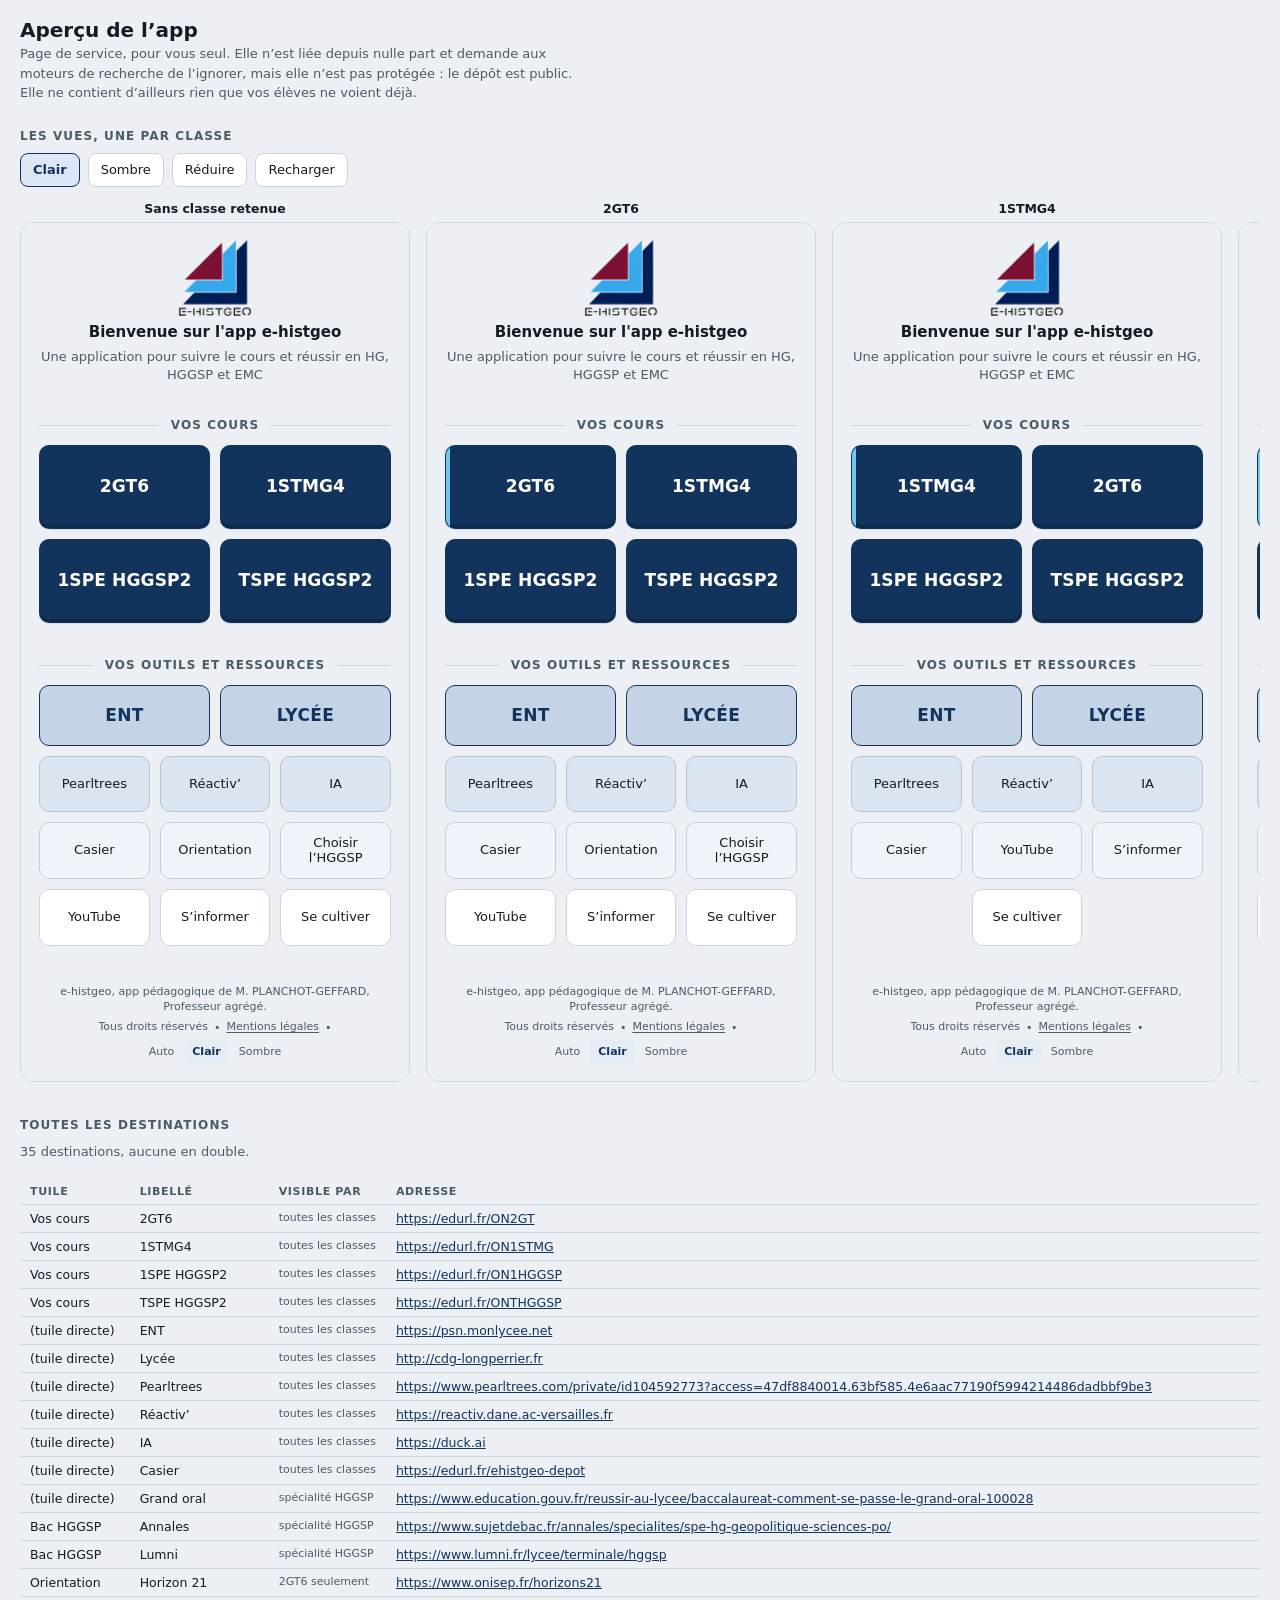
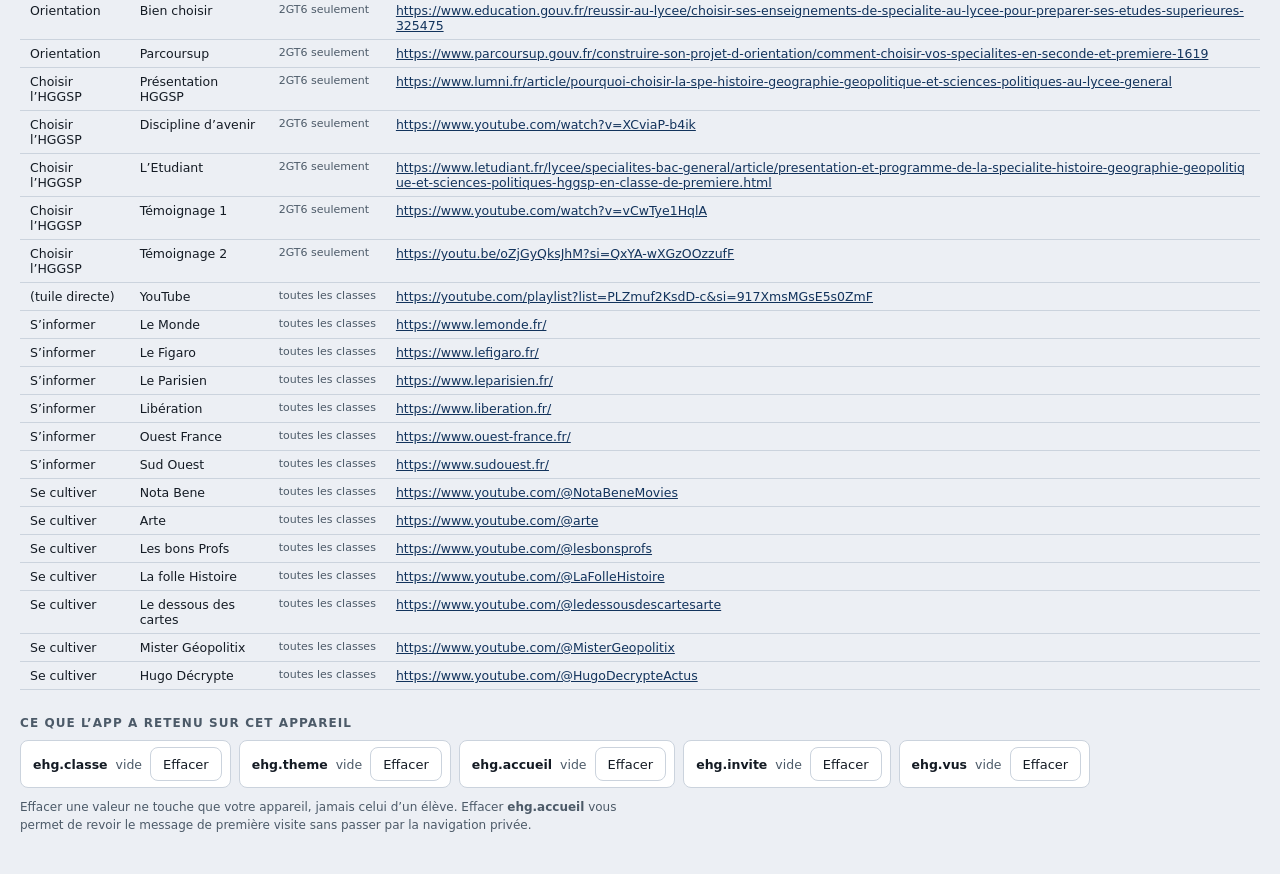
==== apercu.html @ e9f49d01 "Ajoute une page d apercu, pour le professeur apercu.html, non liee depuis l'app, en noindex. Elle ne" ====
<!DOCTYPE html>
<html lang="fr">
<head>
    <meta charset="UTF-8">
    <meta name="viewport" content="width=device-width, initial-scale=1.0">
    <title>Aperçu — e-histgeo</title>
    <!-- Page de service, destinée au professeur. Elle n'est liée depuis aucune
         page de l'app et demande aux moteurs de recherche de l'ignorer. Elle ne
         contient rien de confidentiel : elle montre l'app telle que les élèves la
         voient, sous plusieurs angles. Elle ne protège donc rien, et n'a rien à
         protéger. -->
    <meta name="robots" content="noindex, nofollow">
    <link rel="stylesheet" href="styles.css">
    <link rel="icon" href="favicon-32.png" sizes="32x32" type="image/png">
    <style>
        body{display:block;max-width:none;min-height:0;padding:18px 20px 40px}
        .ap h1{margin:0 0 2px;font-size:20px;font-weight:700}
        .ap__chapo{margin:0 0 18px;font-size:13px;line-height:1.5;color:var(--muted);max-width:70ch}
        .ap h2{margin:26px 0 10px;font-size:12px;font-weight:700;letter-spacing:.09em;
            text-transform:uppercase;color:var(--muted)}
        .ap__barre{display:flex;flex-wrap:wrap;gap:8px;align-items:center;margin-bottom:14px}
        .ap__b{appearance:none;border:1px solid var(--line);background:var(--surface);color:var(--ink);
            border-radius:8px;padding:0 12px;min-height:34px;cursor:pointer;
            font:500 13px/1 var(--font)}
        .ap__b:hover{border-color:var(--bleu);color:var(--bleu)}
        .ap__b[aria-pressed="true"]{background:var(--panneau-actif);border-color:var(--bleu);
            color:var(--bleu);font-weight:700}
        .ap__b:focus-visible{outline:3px solid var(--focus);outline-offset:2px}
        .ap__vues{display:flex;gap:16px;overflow-x:auto;padding-bottom:10px;align-items:flex-start}
        .ap__vue{flex:0 0 auto}
        .ap__vue h3{margin:0 0 6px;font:600 12.5px/1.2 var(--font);text-align:center}
        .ap__vue iframe{width:390px;height:860px;border:1px solid var(--line);border-radius:14px;
            background:var(--surface);display:block}
        .ap--reduit .ap__vue iframe{zoom:.62}
        table{border-collapse:collapse;width:100%;font-size:12.5px}
        th,td{text-align:left;padding:6px 10px;border-bottom:1px solid var(--line);vertical-align:top}
        th{font-weight:700;color:var(--muted);font-size:11px;letter-spacing:.06em;text-transform:uppercase}
        td a{color:var(--bleu);word-break:break-all}
        .ap__niv{font-size:11px;color:var(--muted);white-space:nowrap}
        .ap__alerte{color:#B3123F;font-weight:600}
        :root[data-theme="dark"] .ap__alerte{color:#FF8FB3}
        .ap__etat{display:flex;flex-wrap:wrap;gap:8px}
        .ap__cle{display:flex;align-items:center;gap:8px;border:1px solid var(--line);
            border-radius:8px;padding:6px 8px 6px 12px;background:var(--surface);font-size:12.5px}
        .ap__cle b{font-weight:700}
        .ap__cle span{color:var(--muted)}
        .ap__note{margin:10px 0 0;font-size:12px;line-height:1.5;color:var(--muted);max-width:80ch}
    </style>
</head>
<body>
<div class="ap">

    <h1>Aperçu de l’app</h1>
    <p class="ap__chapo">Page de service, pour vous seul. Elle n’est liée depuis nulle part et demande aux
    moteurs de recherche de l’ignorer, mais elle n’est pas protégée : le dépôt est public. Elle ne contient
    d’ailleurs rien que vos élèves ne voient déjà.</p>

    <h2>Les vues, une par classe</h2>
    <div class="ap__barre">
        <button class="ap__b" type="button" id="b-clair" aria-pressed="true">Clair</button>
        <button class="ap__b" type="button" id="b-sombre" aria-pressed="false">Sombre</button>
        <button class="ap__b" type="button" id="b-zoom" aria-pressed="false">Réduire</button>
        <button class="ap__b" type="button" id="b-recharger">Recharger</button>
    </div>
    <div class="ap__vues" id="vues"></div>

    <h2>Toutes les destinations</h2>
    <p class="ap__chapo" id="resume">Lecture de <code>index.html</code>…</p>
    <table id="table"><thead><tr>
        <th>Tuile</th><th>Libellé</th><th>Visible par</th><th>Adresse</th>
    </tr></thead><tbody></tbody></table>

    <h2>Ce que l’app a retenu sur cet appareil</h2>
    <div class="ap__etat" id="etat"></div>
    <p class="ap__note">Effacer une valeur ne touche que votre appareil, jamais celui d’un élève.
    Effacer <b>ehg.accueil</b> vous permet de revoir le message de première visite sans passer par la
    navigation privée.</p>

</div>

<script>
(function () {
    'use strict';

    var CLASSES = [
        ['Sans classe retenue', 'aucune'],
        ['2GT6', '2GT6'],
        ['1STMG4', '1STMG4'],
        ['1SPE HGGSP2', '1SPE HGGSP2'],
        ['TSPE HGGSP2', 'TSPE HGGSP2']
    ];
    var CLES = ['ehg.classe', 'ehg.theme', 'ehg.accueil', 'ehg.invite', 'ehg.vus'];
    var theme = 'light';

    /* ---- Les vues ---------------------------------------------------------- */

    function adresse(classe) {
        var p = ['theme=' + theme];
        if (classe) p.push('classe=' + encodeURIComponent(classe));
        return 'index.html?' + p.join('&');
    }

    function poserVues() {
        var hote = document.getElementById('vues');
        hote.textContent = '';
        CLASSES.forEach(function (c) {
            var bloc = document.createElement('div');
            bloc.className = 'ap__vue';
            var titre = document.createElement('h3');
            titre.textContent = c[0];
            var cadre = document.createElement('iframe');
            cadre.src = adresse(c[1]);
            cadre.title = 'Aperçu pour ' + c[0];
            cadre.loading = 'lazy';
            bloc.appendChild(titre);
            bloc.appendChild(cadre);
            hote.appendChild(bloc);
        });
    }

    function choisirTheme(t) {
        theme = t;
        document.getElementById('b-clair').setAttribute('aria-pressed', String(t === 'light'));
        document.getElementById('b-sombre').setAttribute('aria-pressed', String(t === 'dark'));
        document.documentElement.setAttribute('data-theme', t);
        poserVues();
    }

    document.getElementById('b-clair').addEventListener('click', function () { choisirTheme('light'); });
    document.getElementById('b-sombre').addEventListener('click', function () { choisirTheme('dark'); });
    document.getElementById('b-recharger').addEventListener('click', poserVues);
    document.getElementById('b-zoom').addEventListener('click', function () {
        var reduit = document.querySelector('.ap').classList.toggle('ap--reduit');
        this.setAttribute('aria-pressed', String(reduit));
        this.textContent = reduit ? 'Taille réelle' : 'Réduire';
    });

    /* ---- La table des destinations ----------------------------------------- */
    /* Elle est lue dans index.html a chaque ouverture, jamais recopiee : elle ne
       peut donc pas se desynchroniser de l'app. */

    function niveauDe(el) {
        var n = el;
        while (n && n.classList) {
            if (n.classList.contains('pour-seconde')) return '2GT6 seulement';
            if (n.classList.contains('pour-spe')) return 'spécialité HGGSP';
            n = n.parentElement;
        }
        return 'toutes les classes';
    }

    function tuileDe(doc, el) {
        if (el.classList.contains('tile--cours')) return 'Vos cours';
        if (el.classList.contains('tile--cadre') || el.classList.contains('tile--lien')) return '(tuile directe)';
        var panneau = el.closest('.menu__liste');
        if (panneau) {
            var etiquette = doc.querySelector('label[for="' + panneau.id.replace('liste-', 'etat-') + '"]');
            if (etiquette) return etiquette.textContent.trim();
        }
        return '?';
    }

    fetch('index.html', { cache: 'no-store' }).then(function (r) { return r.text(); }).then(function (t) {
        var doc = new DOMParser().parseFromString(t, 'text/html');
        var liens = [].slice.call(doc.querySelectorAll('a[href^="http"]'));
        var corps = document.querySelector('#table tbody');
        var vus = {};
        liens.forEach(function (a) {
            var url = a.getAttribute('href');
            vus[url] = (vus[url] || 0) + 1;
        });
        liens.forEach(function (a) {
            var url = a.getAttribute('href');
            var tr = document.createElement('tr');
            [tuileDe(doc, a), a.textContent.trim(), niveauDe(a)].forEach(function (v, i) {
                var td = document.createElement('td');
                td.textContent = v;
                if (i === 2) td.className = 'ap__niv';
                tr.appendChild(td);
            });
            var td = document.createElement('td');
            var lien = document.createElement('a');
            lien.href = url;
            lien.target = '_blank';
            lien.rel = 'noopener noreferrer';
            lien.textContent = url;
            td.appendChild(lien);
            if (vus[url] > 1) {
                var d = document.createElement('span');
                d.className = 'ap__alerte';
                d.textContent = '  en double';
                td.appendChild(d);
            }
            tr.appendChild(td);
            corps.appendChild(tr);
        });
        var doublons = Object.keys(vus).filter(function (u) { return vus[u] > 1; }).length;
        document.getElementById('resume').textContent =
            liens.length + ' destinations, ' + (doublons ? doublons + ' en double.' : 'aucune en double.');
    }).catch(function () {
        document.getElementById('resume').textContent =
            'Lecture impossible. Cette page doit être ouverte depuis le site, pas depuis un fichier local.';
    });

    /* ---- L'etat local ------------------------------------------------------ */

    function montrerEtat() {
        var hote = document.getElementById('etat');
        hote.textContent = '';
        CLES.forEach(function (cle) {
            var valeur = null;
            try { valeur = localStorage.getItem(cle); } catch (e) { /* navigation privee */ }
            var bloc = document.createElement('div');
            bloc.className = 'ap__cle';
            var nom = document.createElement('b');
            nom.textContent = cle;
            var val = document.createElement('span');
            val.textContent = valeur === null ? 'vide' : valeur;
            var b = document.createElement('button');
            b.className = 'ap__b';
            b.type = 'button';
            b.textContent = 'Effacer';
            b.disabled = valeur === null;
            b.addEventListener('click', function () {
                try { localStorage.removeItem(cle); } catch (e) { /* navigation privee */ }
                montrerEtat();
                poserVues();
            });
            bloc.appendChild(nom);
            bloc.appendChild(val);
            bloc.appendChild(b);
            hote.appendChild(bloc);
        });
    }

    poserVues();
    montrerEtat();
})();
</script>
</body>
</html>
---- styles.css ----
/* Direction « Marine » — reprise du paquet de passation
   design_handoff_portail_e_histgeo (projet Claude Design
   « Propositions design portail pédagogique »). */

:root{
  --bg:#ECEFF4; --surface:#FFFFFF; --ink:#141B24; --muted:#4C5A68;
  /* --bleu est la couleur de TRAIT : texte, filets, bordures. Le fond plein
     des tuiles de cours a ses propres jetons, car en mode sombre un fond doit
     rester sombre alors qu'un trait doit devenir clair. */
  --bleu:#12335C; --bleu-deep:#0C2445; --bleu-ink:#FFFFFF;
  --accent-fond:#12335C; --accent-fond-vif:#0C2445; --accent-bord:transparent;
  --survol:#E6ECF4;
  --magenta:#D6157E; --cyan:#6EC9EE;
  /* Anneau de focus : au marine de la charte, jamais au magenta, qui tire
     vers le rouge sombre et se lit comme une alerte. Il se pose a l'exterieur
     de l'element, donc sur le fond de page, ou son contraste est de 12,7:1. */
  --focus:#12335C;
  --line:#CBD3DD; --group-ink:#4C5A68;
  /* Panneau déplié : teinte assez marquée pour se distinguer du fond,
     bord gauche au marine de la charte pour le rattacher à sa tuile. */
  --panneau:#D3DEEE; --panneau-bord:#B6C6DC; --panneau-actif:#DCE6F4;
  /* Degrade des trois rangees de ressources : la teinte s'eclaircit en
     descendant, de vos outils vers les ressources exterieures. */
  /* Degrade des quatre rangees de ressources, calcule en clarte percue L*
     plutot qu'a l'oeil : quatre paliers monotones, aucun ne se confond avec
     le fond de page, et l'arrivee se fait sur le blanc des tuiles, qui est
     deja une couleur de la charte. */
  --rang1:#C4D3E6; --cadre-survol:#B0C1D8; --cadre-ink:#12335C;
  --rang2:#DBE5F2; --rang2-bord:#B8C5D6;
  --rang3:#EFF4FA; --rang3-bord:#C4CDD9;
  --rang4:#FFFFFF; --rang4-bord:#CBD3DD;
  --font:system-ui,-apple-system,"Segoe UI",Roboto,sans-serif; --font-title:var(--font);
  /* Les sept valeurs indexées sur la hauteur d'écran sont d'abord exprimées en
     vh, unité universelle, puis redéfinies en svh plus bas sous @supports.
     Un doublon de déclaration ne suffirait pas : une variable personnalisée
     accepte n'importe quelle valeur à la déclaration, l'unité inconnue ne se
     révèle invalide qu'à l'usage, et la propriété est alors abandonnée. */
  --maxw:600px; --pad-x:18px; --pad-y:clamp(11px,2vh,20px);
  --gap-block:clamp(9px,1.5vh,15px); --gap-hero:6px; --gap-tile:10px;
  /* Respiration supplémentaire au-dessus des deux titres de groupe,
     identique pour « Vos cours » et « Vos outils et ressources ». */
  --space-group:clamp(9px,2.6vh,22px);
  --logo:clamp(58px,9vh,76px);
  --fs-welcome:15px; --fw-welcome:700;
  /* La deuxième ligne d'accueil se replie librement : avec 83 caractères, la
     contraindre sur une seule ligne imposerait un corps de 10 px, illisible. */
  --fs-welcome-sub:13px;
  --fs-group:12px; --fw-group:600; --ls-group:.09em; --tt-group:uppercase;
  --h-cours:clamp(62px,10vh,84px); --fs-cours:clamp(17px,4.4vw,21px); --fw-cours:600; --ls-cours:.005em;
  --h-ent:clamp(47px,7.1vh,62px); --fs-ent:17px; --fw-ent:600; --ls-ent:.02em;
  --h-lien:clamp(46px,6.6vh,58px); --fs-lien:13px; --fw-lien:500;
  --fs-mentions:11px; --radius:10px;
}

/* Navigateurs récents : svh, la hauteur d'écran hors barres du navigateur.
   Chrome 108, Safari 15.4 et Firefox 101 ou ultérieurs. */
@supports (height:1svh){
  :root{
    --pad-y:clamp(11px,2svh,20px);
    --gap-block:clamp(9px,1.5svh,15px);
    --space-group:clamp(9px,2.6svh,22px);
    --logo:clamp(58px,9svh,76px);
    --h-cours:clamp(62px,10svh,84px);
    --h-ent:clamp(47px,7.1svh,62px);
    --h-lien:clamp(46px,6.6svh,58px);
  }
}

*,*::before,*::after{box-sizing:border-box}
html{-webkit-text-size-adjust:100%}
body{margin:0;overflow-x:hidden;min-height:100vh;min-height:100svh;display:flex;justify-content:center;
  background:var(--bg);color:var(--ink);font-family:var(--font);
  padding:var(--pad-y) var(--pad-x) calc(var(--pad-y) + env(safe-area-inset-bottom));
  -webkit-font-smoothing:antialiased}
.page{width:100%;max-width:var(--maxw);display:flex;flex-direction:column;gap:var(--gap-block)}
/* Le reperage du contenu principal ne doit rien changer a la mise en page :
   ses enfants restent des elements directs de la colonne. */
.contenu{display:contents}
.hero{display:flex;flex-direction:column;align-items:center;gap:var(--gap-hero)}
/* Le logo est un lien vers la page elle-même : un appui la recharge.
   Le ::after élargit la zone d'appui à 44 px sans occuper de place dans la
   mise en page, le logo pouvant descendre à 32 px sur écran court. */
.logo-link{position:relative;display:block;border-radius:8px;transition:opacity .14s ease}
.logo-link::after{content:"";position:absolute;top:50%;left:50%;
  transform:translate(-50%,-50%);width:44px;height:44px}
.logo-link:hover{opacity:.85}
.logo-link:active{opacity:.7}
.logo-link:focus-visible{outline:3px solid var(--focus);outline-offset:4px}
.logo{width:auto;height:var(--logo);display:block}
.welcome{margin:0;text-align:center;text-wrap:pretty;font-size:var(--fs-welcome);font-weight:var(--fw-welcome);line-height:1.35;color:var(--ink)}
.welcome--sub{color:var(--muted);font-size:var(--fs-welcome-sub);font-weight:400}
.group{margin:var(--space-group) 0 0;text-align:center;font-family:var(--font-title);font-size:var(--fs-group);
  font-weight:var(--fw-group);letter-spacing:var(--ls-group);text-transform:var(--tt-group);color:var(--group-ink)}
.grid{display:grid;gap:var(--gap-tile)}
.grid--cours{grid-template-columns:repeat(2,1fr)}
/* Ressources : 6 colonnes servant de trame commune. Rangée 1, deux tuiles
   larges de 3 colonnes. Rangée 2, trois tuiles de 2 colonnes. Les bords
   extérieurs des deux rangées restent alignés. */
.grid--liens{grid-template-columns:repeat(6,1fr)}
.grid--liens>.tile{grid-column:span 2}
.grid--liens>.tile--large{grid-column:span 3}
.tile{display:flex;align-items:center;justify-content:center;text-align:center;
  text-decoration:none;min-height:44px;padding:6px 8px;line-height:1.15;
  transition:transform .14s ease, background-color .14s ease, box-shadow .14s ease, border-color .14s ease, color .14s ease}
.tile--cours{min-height:var(--h-cours);font-family:var(--font-title);font-size:var(--fs-cours);font-weight:var(--fw-cours);letter-spacing:var(--ls-cours)}
/* Tuiles à contour : ENT et Lycée. Libellés en capitales. */
.tile--cadre{min-height:var(--h-ent);font-family:var(--font-title);font-size:var(--fs-ent);font-weight:var(--fw-ent);letter-spacing:var(--ls-ent);text-transform:uppercase}
.tile--lien{min-height:var(--h-lien);font-size:var(--fs-lien);font-weight:var(--fw-lien)}
.mentions{margin-top:auto;padding-top:var(--gap-block);text-align:center;
  font-size:var(--fs-mentions);color:var(--muted);line-height:1.4;text-wrap:pretty}
@media (prefers-reduced-motion:reduce){.tile{transition:none}}

.group{display:flex;align-items:center;gap:12px;justify-content:center}
.group::before,.group::after{content:"";flex:1;height:1px;background:var(--line)}
.tile--cours{background:var(--accent-fond);color:var(--bleu-ink);border-radius:var(--radius);
  border:1px solid var(--accent-bord);
  box-shadow:0 1px 0 rgba(19,16,24,.10), inset 0 -3px 0 rgba(0,0,0,.22)}
.tile--cours:hover{background:var(--accent-fond-vif)}
.tile--cours:active{transform:translateY(1px);box-shadow:inset 0 -1px 0 rgba(0,0,0,.22)}
.tile--cadre{background:var(--rang1);color:var(--cadre-ink);border:1.5px solid var(--bleu);border-radius:var(--radius)}
.tile--cadre:hover{background:var(--cadre-survol)}
.tile--cadre:active{transform:translateY(1px)}
.tile--lien{background:var(--surface);color:var(--ink);border:1px solid var(--line);border-radius:var(--radius)}
.tile--r2{background:var(--rang2);border-color:var(--rang2-bord)}
.tile--r3{background:var(--rang3);border-color:var(--rang3-bord)}
.tile--r4{background:var(--rang4);border-color:var(--rang4-bord)}
.tile--lien:hover{border-color:var(--bleu);color:var(--bleu)}
.tile:focus-visible{outline:3px solid var(--focus);outline-offset:2px}

/* Tuiles à choix multiple. Le panneau se déplie dans la grille elle-même,
   sur toute la largeur, juste sous la rangée de la tuile ouverte. Deux colonnes,
   pour diviser par deux la hauteur ajoutée : sept entrées tiennent sur quatre
   rangées au lieu de sept.
   L'état est porté par des boutons radio masqués, placés en tête de la grille.
   Tout tient donc en CSS, sans JavaScript, et un seul panneau peut être ouvert.
   L'élément details ne convenait pas ici : son contenu est enfermé par le
   navigateur dans une boîte interne, qui occupe une case de la grille et
   empêche le panneau de s'étendre sur toute la largeur. */
.menu-etat{position:absolute}
.menu-bouton{cursor:pointer}
.menu__liste{grid-column:1 / -1;display:none;grid-template-columns:1fr 1fr;gap:6px;
  padding:6px;background:var(--panneau);border:1px solid var(--panneau-bord);
  border-left:5px solid var(--bleu);border-radius:var(--radius)}
.menu__lien{display:flex;align-items:center;min-height:44px;padding:0 12px;
  background:var(--surface);border:1px solid var(--line);border-radius:8px;
  color:var(--ink);text-decoration:none;
  font-size:var(--fs-lien);font-weight:var(--fw-lien);line-height:1.15}
.menu__lien:hover{border-color:var(--bleu);color:var(--bleu);background:var(--survol)}
.menu__lien:focus-visible{outline:3px solid var(--focus);outline-offset:-3px}

#etat-bac:checked ~ #liste-bac{display:grid}
#etat-bac:checked ~ .menu-bouton[for="etat-bac"]{border-color:var(--bleu);color:var(--bleu);background:var(--panneau-actif)}
#etat-bac:focus-visible ~ .menu-bouton[for="etat-bac"]{outline:3px solid var(--focus);outline-offset:2px}
#etat-orientation:checked ~ #liste-orientation{display:grid}
#etat-orientation:checked ~ .menu-bouton[for="etat-orientation"]{border-color:var(--bleu);color:var(--bleu);background:var(--panneau-actif)}
#etat-orientation:focus-visible ~ .menu-bouton[for="etat-orientation"]{outline:3px solid var(--focus);outline-offset:2px}
#etat-hggsp:checked ~ #liste-hggsp{display:grid}
#etat-hggsp:checked ~ .menu-bouton[for="etat-hggsp"]{border-color:var(--bleu);color:var(--bleu);background:var(--panneau-actif)}
#etat-hggsp:focus-visible ~ .menu-bouton[for="etat-hggsp"]{outline:3px solid var(--focus);outline-offset:2px}
#etat-informer:checked ~ #liste-informer{display:grid}
#etat-informer:checked ~ .menu-bouton[for="etat-informer"]{border-color:var(--bleu);color:var(--bleu);background:var(--panneau-actif)}
#etat-informer:focus-visible ~ .menu-bouton[for="etat-informer"]{outline:3px solid var(--focus);outline-offset:2px}
#etat-regarder:checked ~ #liste-regarder{display:grid}
#etat-regarder:checked ~ .menu-bouton[for="etat-regarder"]{border-color:var(--bleu);color:var(--bleu);background:var(--panneau-actif)}
#etat-regarder:focus-visible ~ .menu-bouton[for="etat-regarder"]{outline:3px solid var(--focus);outline-offset:2px}

/* Ressources reservees a un niveau. Tant qu'aucune classe n'est retenue,
   tout s'affiche : mieux vaut montrer de trop que de cacher a un eleve ce
   qui le concerne. Le script retire ensuite du document les elements
   masques, pour qu'ils ne restent ni dans la tabulation ni dans l'arbre
   d'accessibilite. */
:root[data-niveau="stmg"] .pour-seconde,
:root[data-niveau="spe"] .pour-seconde{display:none}
/* Reserve aux classes a specialite HGGSP. La regle porte sur l'absence du
   niveau, et non sur les seules tuiles : sans cela le bouton radio du menu
   restait masque, donc inatteignable au clavier, alors que son libelle
   s'affichait. */
:root:not([data-niveau="spe"]) .pour-spe{display:none}

/* Sous 360 px, deux colonnes couperaient les libellés les plus longs */
@media (max-width:359px){.menu__liste{grid-template-columns:1fr}}

/* ------------------------------------------------------------------ */
/* Mode sombre.
   Trois etats possibles. Sans attribut data-theme, l'app suit le reglage
   du systeme. Avec data-theme="dark" ou "light", le choix de l'eleve
   l'emporte, dans les deux sens. La liste de jetons est donc ecrite deux
   fois : CSS ne permet pas de reunir une requete media et un selecteur
   dans une meme regle.
   Seules les couleurs changent : aucune dimension, aucune graisse. */

@media (prefers-color-scheme:dark){
  :root:not([data-theme="light"]){
  --bg:#0B1320; --surface:#1A2739; --ink:#E9EEF6; --muted:#A3B3C7;
  --bleu:#7FB2E6; --bleu-deep:#A8CCF2; --bleu-ink:#FFFFFF;
  --accent-fond:#234878; --accent-fond-vif:#2C5891; --accent-bord:#3E6499;
  --magenta:#FF5FA8; --cyan:#6EC9EE; --focus:#7FB2E6;
  --line:#2E3F58; --group-ink:#A3B3C7;
  --panneau:#16233A; --panneau-bord:#2E3F58; --panneau-actif:#24385A;
  --rang1:#2A4162; --cadre-survol:#33507A; --cadre-ink:#A8CCF2;
  --rang2:#253854; --rang2-bord:#374C6C;
  --rang3:#202F46; --rang3-bord:#344560;
  --rang4:#1A2739; --rang4-bord:#2E3F58;
  --survol:#22344F;
  }
}
:root[data-theme="dark"]{
  --bg:#0B1320; --surface:#1A2739; --ink:#E9EEF6; --muted:#A3B3C7;
  --bleu:#7FB2E6; --bleu-deep:#A8CCF2; --bleu-ink:#FFFFFF;
  --accent-fond:#234878; --accent-fond-vif:#2C5891; --accent-bord:#3E6499;
  --magenta:#FF5FA8; --cyan:#6EC9EE; --focus:#7FB2E6;
  --line:#2E3F58; --group-ink:#A3B3C7;
  --panneau:#16233A; --panneau-bord:#2E3F58; --panneau-actif:#24385A;
  --rang1:#2A4162; --cadre-survol:#33507A; --cadre-ink:#A8CCF2;
  --rang2:#253854; --rang2-bord:#374C6C;
  --rang3:#202F46; --rang3-bord:#344560;
  --rang4:#1A2739; --rang4-bord:#2E3F58;
  --survol:#22344F;
}

/* Le logo porte son nom en marine fonce, illisible sur fond sombre :
   une seconde image, au nom en clair, le remplace. */
@media (prefers-color-scheme:dark){
  :root:not([data-theme="light"]) .logo--clair{display:none}
  :root:not([data-theme="light"]) .logo--sombre{display:block}
}
:root[data-theme="dark"] .logo--clair{display:none}
:root[data-theme="dark"] .logo--sombre{display:block}
.logo--sombre{display:none}

/* ------------------------------------------------------------------ */
/* Selecteur de theme, dans le pied de page.
   Il n'apparait que si le script s'est execute : sans lui, les boutons
   seraient inertes et l'app suit simplement le reglage du systeme. */
.mentions .theme{display:none}
:root.js .mentions .theme{display:inline-flex}
.theme__groupe{gap:2px}
/* min-height a 24 px : cible tactile minimale de WCAG 2.2, critere 2.5.8 */
.theme__b{appearance:none;border:0;background:none;cursor:pointer;
  display:inline-flex;align-items:center;min-height:24px;padding:0 8px;border-radius:6px;
  font-family:inherit;font-size:var(--fs-mentions);line-height:1;
  color:var(--muted)}
.theme__b:hover{color:var(--ink)}
.theme__b:focus-visible{outline:3px solid var(--focus);outline-offset:1px}
:root:not([data-theme]) .theme__b[data-theme-choix="auto"],
:root[data-theme="light"] .theme__b[data-theme-choix="light"],
:root[data-theme="dark"] .theme__b[data-theme-choix="dark"]{
  color:var(--bleu);font-weight:700;background:var(--survol)}

/* ------------------------------------------------------------------ */
/* Message de premiere visite.
   Construit par le script, jamais present dans le HTML : il ne coute donc
   aucune hauteur de page et n'existe pas si le script ne s'execute pas.
   L'element dialog fournit l'arriere-plan assombri et le piege de focus. */
.accueil{max-width:min(420px,calc(100vw - 32px));margin:auto;padding:22px 20px;
  border:1px solid var(--line);border-radius:14px;
  background:var(--surface);color:var(--ink);text-align:center;
  box-shadow:0 18px 48px rgba(9,14,24,.30)}
.accueil::backdrop{background:rgba(9,14,24,.55)}
/* Le dialogue recoit le focus a l'ouverture : c'est un conteneur, pas une
   commande, il n'a donc pas a porter d'anneau. */
.accueil:focus{outline:none}
.accueil__titre{margin:0 0 12px;text-align:center;
  font-size:17px;font-weight:700;line-height:1.25;color:var(--bleu)}
.accueil__texte{margin:0 0 12px;font-size:14px;line-height:1.5;text-wrap:balance}
.accueil__voeux{margin:0 0 18px;font-size:14px;line-height:1.5;font-weight:600}
.accueil__action{display:block;width:100%;min-height:44px;
  border:0;border-radius:var(--radius);cursor:pointer;
  background:var(--accent-fond);color:var(--bleu-ink);
  font-family:inherit;font-size:15px;font-weight:600}
.accueil__action:hover{background:var(--accent-fond-vif)}
.accueil__action:focus-visible{outline:3px solid var(--focus);outline-offset:2px}
/* Sur un ecran tres bas, le message defile plutot que de deborder. */
@media (max-height:420px){.accueil{max-height:calc(100vh - 24px);overflow-y:auto}}

/* Page de texte : mentions légales. Le défilement y est normal, la contrainte
   « tout tient sans défiler » ne concerne que l'écran d'accueil. */
.page--doc{min-height:auto;gap:0}
.doc{color:var(--ink);text-wrap:pretty}
.doc h1{margin:var(--space-group) 0 4px;font-size:1.25em;font-weight:700;letter-spacing:-.005em}
.doc h2{margin:22px 0 4px;font-size:.8em;font-weight:700;letter-spacing:.08em;
  text-transform:uppercase;color:var(--muted)}
.doc p{margin:0 0 10px;font-size:.85em;line-height:1.55}
.doc__chapo{color:var(--muted)}
.doc ul{margin:0 0 10px;padding-left:20px;font-size:.85em;line-height:1.55}
.doc li{margin-bottom:3px}
.doc a{color:var(--bleu);text-underline-offset:2px}
.doc a:hover{color:var(--bleu-deep)}
.doc a:focus-visible{outline:3px solid var(--focus);outline-offset:2px}
.doc__date{color:var(--muted);font-size:.8em}
.doc__retour{display:inline-flex;align-items:center;min-height:44px;font-size:.9em;font-weight:600}

/* Lien vers les mentions, sur sa propre ligne sous le pied de page.
   Le remplissage porte la zone d'appui à 24 px, minimum WCAG 2.2 AA. */
/* Le selecteur de theme partage la ligne des mentions : sur un ecran large
   il ne coute aucune hauteur. Sous 414 px environ la ligne se replie, d'ou
   row-gap:0, pour que le repli ne coute que la hauteur du bouton. */
.mentions p{margin:0;display:flex;align-items:center;justify-content:center;
  column-gap:6px;row-gap:0;flex-wrap:wrap}
.mentions__lien{display:inline-block;padding:5px 0;color:var(--muted);text-underline-offset:2px}
.mentions__puce{display:inline-block;line-height:1}
.mentions__lien:hover{color:var(--ink)}
.mentions__lien:focus-visible{outline:3px solid var(--focus);outline-offset:2px}

/* Texte réservé aux lecteurs d'écran */
.sr{position:absolute;width:1px;height:1px;margin:-1px;padding:0;overflow:hidden;
  clip:rect(0 0 0 0);white-space:nowrap;border:0}

/* Classe de l'élève, retenue sur son appareil : liseré cyan du logo */
.est-ma-classe{position:relative;overflow:hidden}
.est-ma-classe::before{content:"";position:absolute;inset:0 auto 0 0;width:4px;background:var(--cyan)}

/* Nouveauté signalée par data-nouveau : pastille magenta */
.est-nouveau{position:relative}
.est-nouveau::after{content:"";position:absolute;top:7px;right:7px;width:8px;height:8px;
  border-radius:50%;background:var(--magenta);box-shadow:0 0 0 2px var(--surface)}

/* Invitation à installer l'app, insérée par le script. Barre flottante et non
   bloc dans le flux : sur un écran déjà rempli au pixel, un bloc supplémentaire
   provoquerait un défilement. Elle recouvre brièvement le bas de page. */
.invite{position:fixed;bottom:0;left:50%;transform:translateX(-50%);
  width:100%;max-width:var(--maxw);z-index:10;
  display:flex;align-items:center;gap:10px;
  padding:8px 10px calc(8px + env(safe-area-inset-bottom));
  border:1px solid var(--line);border-bottom:0;
  border-radius:var(--radius) var(--radius) 0 0;
  background:var(--surface);box-shadow:0 -4px 14px rgba(19,16,24,.10)}
.invite__texte{margin:0;flex:1;font-size:11px;line-height:1.35;color:var(--muted);text-wrap:pretty}
/* Les deux boutons respectent les 44 px de cible tactile */
.invite__action{flex:0 0 auto;min-height:44px;padding:0 14px;border:0;border-radius:8px;
  background:var(--bleu);color:#fff;font:600 13px/1 var(--font);cursor:pointer}
.invite__action:hover{background:var(--bleu-deep)}
.invite__fermer{flex:0 0 auto;width:44px;height:44px;padding:0;border:0;border-radius:8px;
  background:transparent;color:var(--muted);font:400 20px/1 var(--font);cursor:pointer}
.invite__fermer:hover{color:var(--ink)}
.invite__action:focus-visible,.invite__fermer:focus-visible{outline:3px solid var(--focus);outline-offset:2px}

/* Écrans un peu justes, autour de 640 px de haut : la deuxième ligne d'accueil
   y occupe deux lignes, on récupère la hauteur sur les écarts et le logo. */
@media (max-height:660px){:root{
  --gap-block:8px; --space-group:12px; --logo:48px; --h-cours:58px; --h-ent:48px;}}

/* Écrans courts : valeurs fixes, l'indexation sur la hauteur n'a plus de sens */
@media (max-height:620px){:root{
  --pad-y:8px; --tile-gap:8px; --gap-block:5px; --gap-hero:4px; --space-group:5px;
  --logo:42px; --h-cours:50px; --h-ent:46px; --h-lien:44px;
  --fs-welcome:14px; --fs-welcome-sub:11px; --fs-mentions:10px;}}

/* Très courts, typiquement une fenêtre écrasée ou un mode paysage : on resserre
   encore, sans jamais descendre sous les 44 px de cible tactile. */
@media (max-height:520px){:root{
  --pad-y:6px; --tile-gap:7px; --gap-block:3px; --gap-hero:2px; --space-group:4px;
  --logo:32px; --h-cours:46px; --h-ent:44px; --h-lien:44px;
  --fs-welcome:13px; --fs-mentions:10px;}}
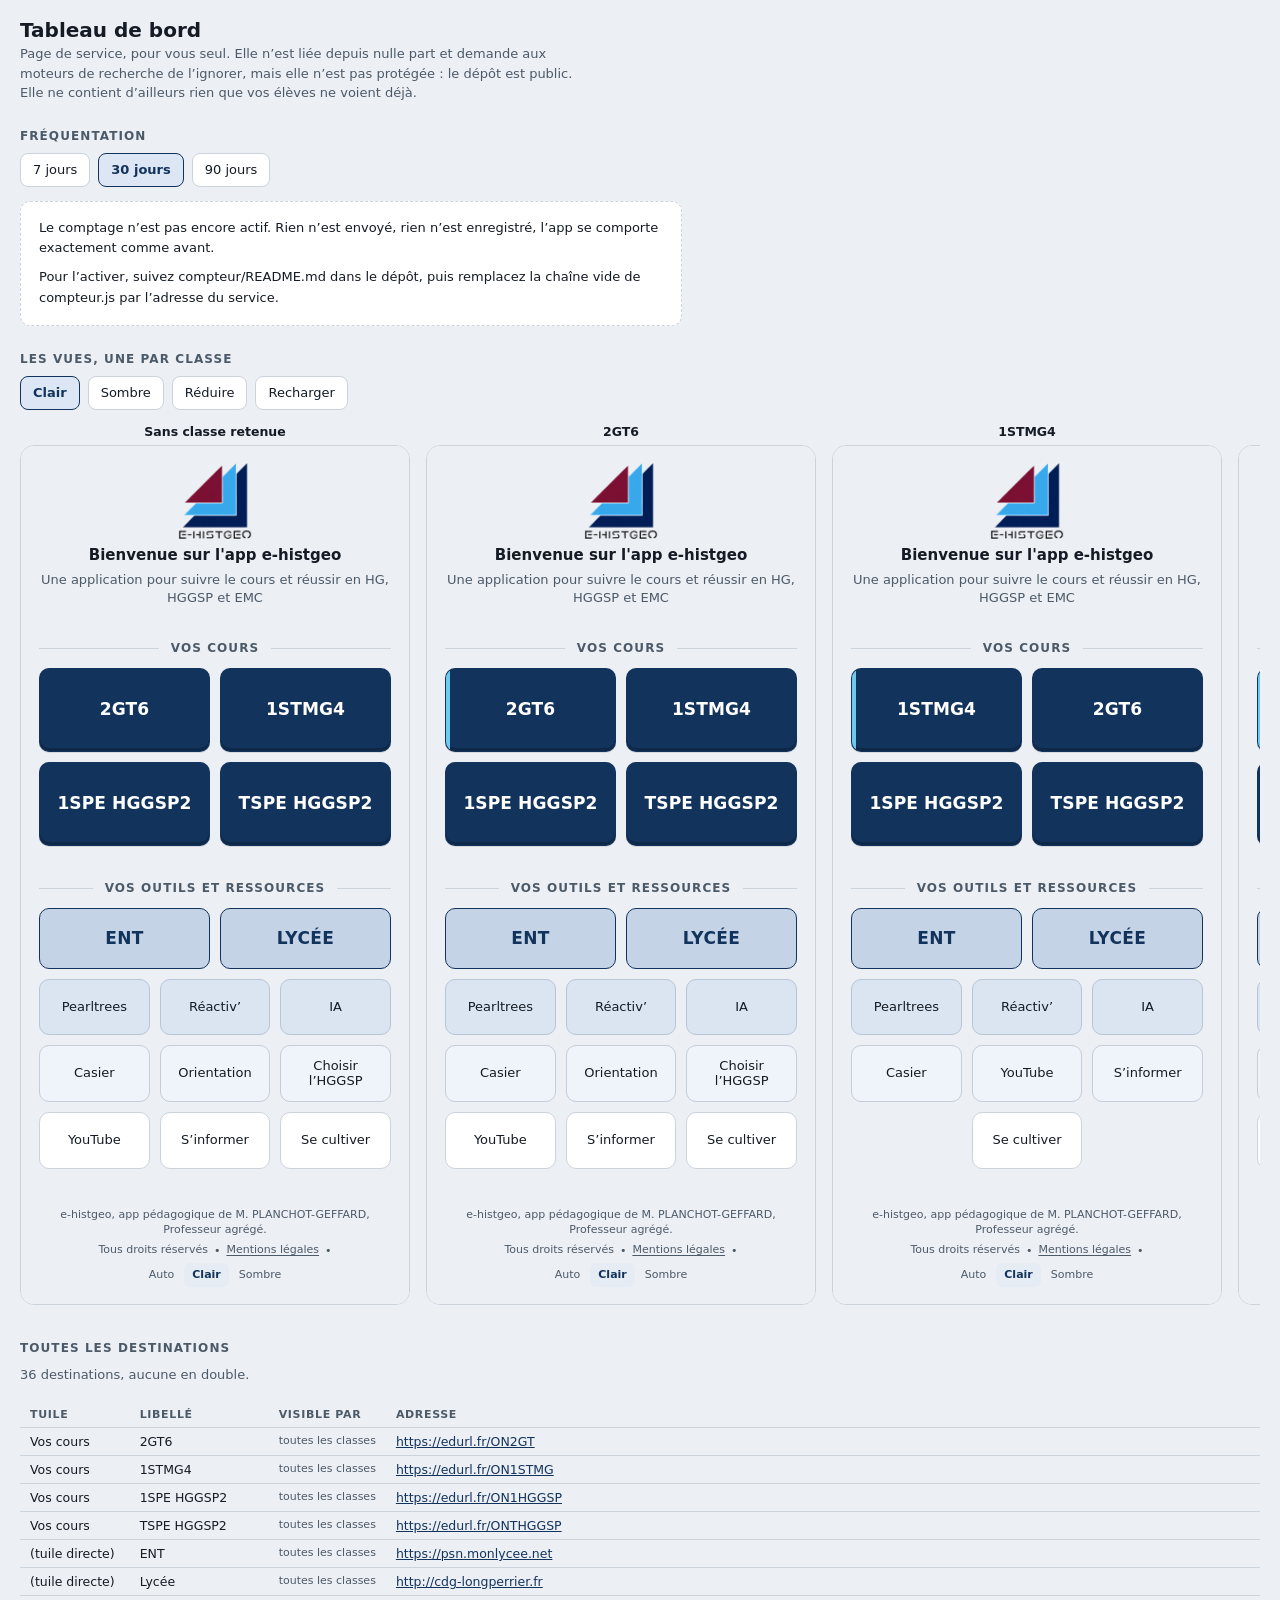
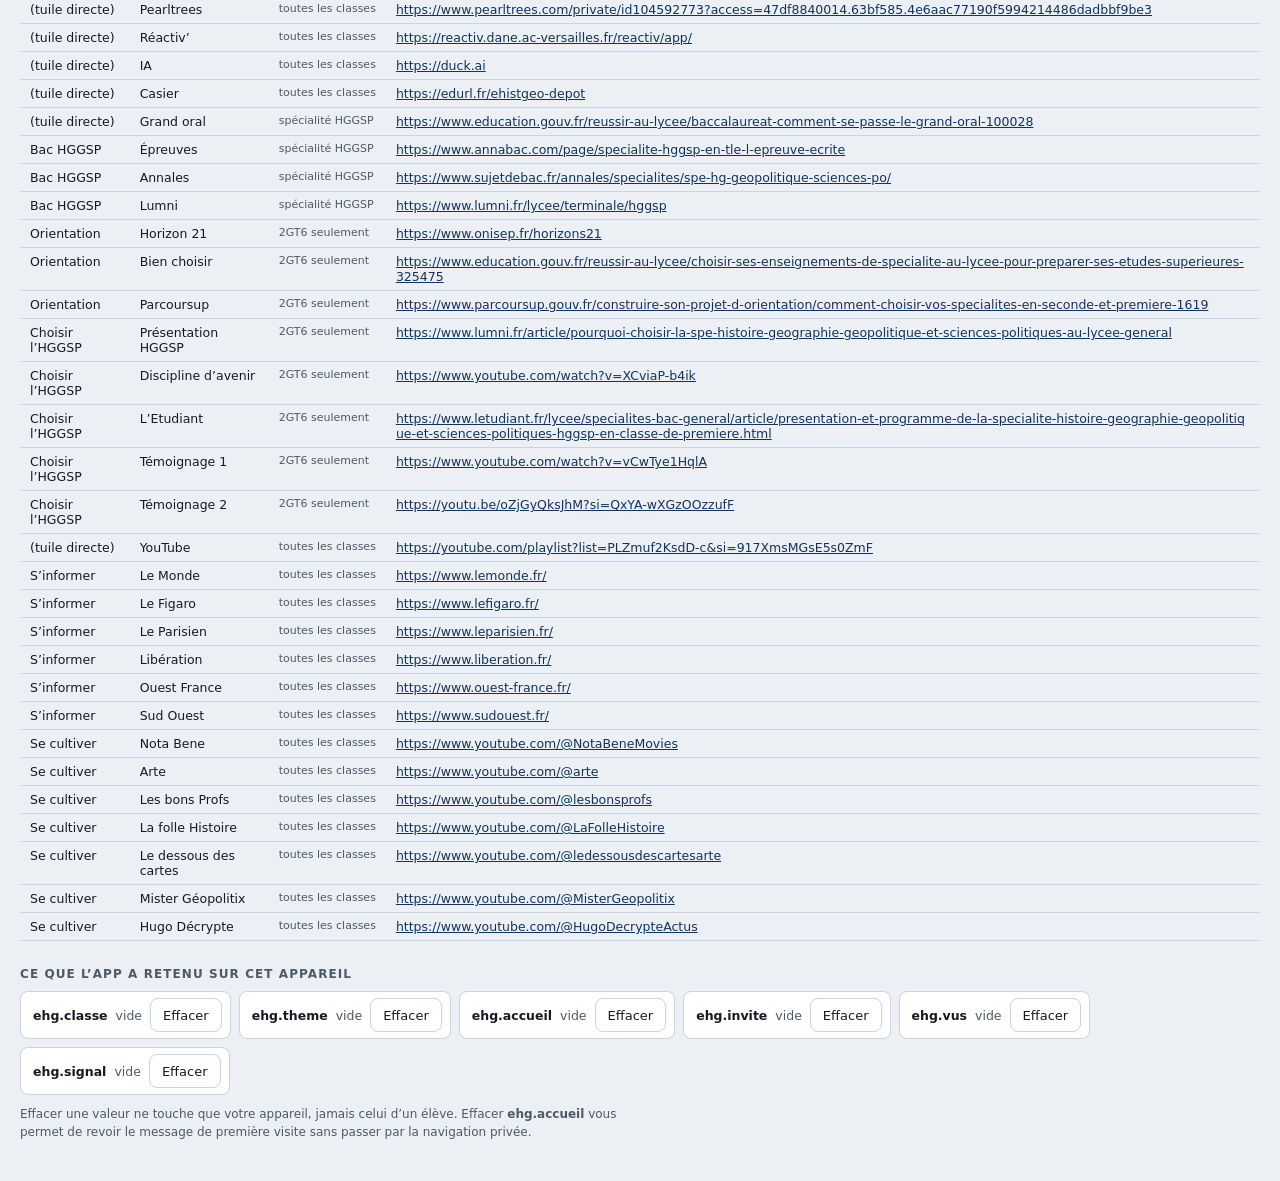
==== commit d712e005: "Prepare le comptage de frequentation, inactif tant qu il n est pas deploye La page d'apercu devient " ====
--- a/apercu.html
+++ b/apercu.html
@@ -45,15 +45,38 @@
         .ap__cle b{font-weight:700}
         .ap__cle span{color:var(--muted)}
         .ap__note{margin:10px 0 0;font-size:12px;line-height:1.5;color:var(--muted);max-width:80ch}
+        .fq{display:flex;flex-wrap:wrap;gap:10px;margin-bottom:14px}
+        .fq__c{flex:1 1 150px;min-width:150px;border:1px solid var(--line);border-radius:var(--radius);
+            background:var(--surface);padding:10px 14px}
+        .fq__c b{display:block;font:700 24px/1.1 var(--font);color:var(--bleu)}
+        .fq__c span{display:block;margin-top:2px;font:500 11.5px/1.3 var(--font);color:var(--muted)}
+        .fq__g{border:1px solid var(--line);border-radius:var(--radius);background:var(--surface);
+            padding:14px 14px 8px}
+        .fq__g svg{display:block;width:100%;height:auto}
+        .fq__b{fill:var(--bleu)}
+        .fq__b--we{fill:var(--rang1)}
+        .fq__axe{stroke:var(--line);stroke-width:1}
+        .fq__t{fill:var(--muted);font:400 9px/1 var(--font)}
+        .fq__vide{border:1px dashed var(--line);border-radius:var(--radius);background:var(--surface);
+            padding:16px 18px;font-size:13px;line-height:1.6;max-width:80ch}
+        .fq__vide code{font-size:12px;background:var(--panneau);padding:1px 5px;border-radius:4px}
     </style>
 </head>
 <body>
 <div class="ap">
 
-    <h1>Aperçu de l’app</h1>
+    <h1>Tableau de bord</h1>
     <p class="ap__chapo">Page de service, pour vous seul. Elle n’est liée depuis nulle part et demande aux
     moteurs de recherche de l’ignorer, mais elle n’est pas protégée : le dépôt est public. Elle ne contient
     d’ailleurs rien que vos élèves ne voient déjà.</p>
+
+    <h2>Fréquentation</h2>
+    <div class="ap__barre" id="freq-barre">
+        <button class="ap__b" type="button" id="b-7" aria-pressed="false">7 jours</button>
+        <button class="ap__b" type="button" id="b-30" aria-pressed="true">30 jours</button>
+        <button class="ap__b" type="button" id="b-90" aria-pressed="false">90 jours</button>
+    </div>
+    <div id="freq"></div>
 
     <h2>Les vues, une par classe</h2>
     <div class="ap__barre">
@@ -78,6 +101,7 @@
 
 </div>
 
+<script src="compteur.js"></script>
 <script>
 (function () {
     'use strict';
@@ -89,7 +113,7 @@
         ['1SPE HGGSP2', '1SPE HGGSP2'],
         ['TSPE HGGSP2', 'TSPE HGGSP2']
     ];
-    var CLES = ['ehg.classe', 'ehg.theme', 'ehg.accueil', 'ehg.invite', 'ehg.vus'];
+    var CLES = ['ehg.classe', 'ehg.theme', 'ehg.accueil', 'ehg.invite', 'ehg.vus', 'ehg.signal'];
     var theme = 'light';
 
     /* ---- Les vues ---------------------------------------------------------- */
@@ -133,6 +157,155 @@
         var reduit = document.querySelector('.ap').classList.toggle('ap--reduit');
         this.setAttribute('aria-pressed', String(reduit));
         this.textContent = reduit ? 'Taille réelle' : 'Réduire';
+    });
+
+    /* ---- La frequentation ---------------------------------------------------- */
+    /* Le service ne renvoie qu'un objet { "AAAA-MM-JJ": nombre }. Tout le reste,
+       moyennes et graphique, est calcule ici. */
+
+    var service = (typeof window.EHG_COMPTEUR === 'string') ? window.EHG_COMPTEUR : '';
+    var fenetre = 30;
+
+    function carte(valeur, libelle) {
+        var d = document.createElement('div');
+        d.className = 'fq__c';
+        var b = document.createElement('b'); b.textContent = valeur; d.appendChild(b);
+        var s = document.createElement('span'); s.textContent = libelle; d.appendChild(s);
+        return d;
+    }
+
+    function graphique(jours) {
+        var dates = Object.keys(jours).sort();
+        var max = Math.max.apply(null, dates.map(function (d) { return jours[d]; }).concat([1]));
+        var LG = 1000, H = 220, bas = 26, gauche = 26;
+        var large = (LG - gauche) / dates.length;
+        var ns = 'http://www.w3.org/2000/svg';
+        var svg = document.createElementNS(ns, 'svg');
+        svg.setAttribute('viewBox', '0 0 ' + LG + ' ' + H);
+        svg.setAttribute('role', 'img');
+        svg.setAttribute('aria-label', 'Appareils distincts par jour sur ' + dates.length + ' jours');
+
+        [0, 0.5, 1].forEach(function (f) {
+            var y = (H - bas) - f * (H - bas - 10);
+            var l = document.createElementNS(ns, 'line');
+            l.setAttribute('x1', gauche); l.setAttribute('x2', LG);
+            l.setAttribute('y1', y); l.setAttribute('y2', y);
+            l.setAttribute('class', 'fq__axe');
+            svg.appendChild(l);
+            var t = document.createElementNS(ns, 'text');
+            t.setAttribute('x', 0); t.setAttribute('y', y + 3);
+            t.setAttribute('class', 'fq__t');
+            t.textContent = Math.round(f * max);
+            svg.appendChild(t);
+        });
+
+        var pas = dates.length > 45 ? 10 : (dates.length > 14 ? 5 : 1);
+        dates.forEach(function (d, i) {
+            var v = jours[d];
+            var h = max ? (v / max) * (H - bas - 10) : 0;
+            var r = document.createElementNS(ns, 'rect');
+            r.setAttribute('x', gauche + i * large + large * 0.15);
+            r.setAttribute('width', Math.max(1, large * 0.7));
+            r.setAttribute('y', (H - bas) - h);
+            r.setAttribute('height', Math.max(v ? 1 : 0, h));
+            var js = new Date(d + 'T12:00:00').getDay();
+            r.setAttribute('class', 'fq__b' + (js === 0 || js === 6 ? ' fq__b--we' : ''));
+            var ti = document.createElementNS(ns, 'title');
+            ti.textContent = d + ' : ' + v + (v > 1 ? ' appareils' : ' appareil');
+            r.appendChild(ti);
+            svg.appendChild(r);
+            if (i % pas === 0) {
+                var t = document.createElementNS(ns, 'text');
+                t.setAttribute('x', gauche + i * large + large * 0.5);
+                t.setAttribute('y', H - 8);
+                t.setAttribute('text-anchor', 'middle');
+                t.setAttribute('class', 'fq__t');
+                t.textContent = d.slice(8) + '/' + d.slice(5, 7);
+                svg.appendChild(t);
+            }
+        });
+
+        var boite = document.createElement('div');
+        boite.className = 'fq__g';
+        boite.appendChild(svg);
+        return boite;
+    }
+
+    function montrerFrequentation() {
+        var hote = document.getElementById('freq');
+        hote.textContent = '';
+
+        if (!service) {
+            var v = document.createElement('div');
+            v.className = 'fq__vide';
+            var p1 = document.createElement('p');
+            p1.style.margin = '0 0 8px';
+            p1.textContent = 'Le comptage n\u2019est pas encore actif. Rien n\u2019est envoy\u00e9, rien ' +
+                'n\u2019est enregistr\u00e9, l\u2019app se comporte exactement comme avant.';
+            var p2 = document.createElement('p');
+            p2.style.margin = '0';
+            p2.textContent = 'Pour l\u2019activer, suivez compteur/README.md dans le d\u00e9p\u00f4t, ' +
+                'puis remplacez la cha\u00eene vide de compteur.js par l\u2019adresse du service.';
+            v.appendChild(p1); v.appendChild(p2);
+            hote.appendChild(v);
+            return;
+        }
+
+        var attente = document.createElement('p');
+        attente.className = 'ap__chapo';
+        attente.textContent = 'Lecture du compteur\u2026';
+        hote.appendChild(attente);
+
+        fetch(service + '/jours?n=' + fenetre, { cache: 'no-store' })
+            .then(function (r) { return r.json(); })
+            .then(function (jours) {
+                hote.textContent = '';
+                var dates = Object.keys(jours).sort();
+                var valeurs = dates.map(function (d) { return jours[d]; });
+                var total = valeurs.reduce(function (a, b) { return a + b; }, 0);
+                var ouvres = dates.filter(function (d) {
+                    var j = new Date(d + 'T12:00:00').getDay();
+                    return j !== 0 && j !== 6;
+                });
+                var to = ouvres.reduce(function (a, d) { return a + jours[d]; }, 0);
+                var moyenne = ouvres.length ? Math.round(to / ouvres.length) : 0;
+                var meilleur = dates.reduce(function (m, d) { return jours[d] > jours[m] ? d : m; }, dates[0]);
+
+                var cartes = document.createElement('div');
+                cartes.className = 'fq';
+                cartes.appendChild(carte(String(jours[dates[dates.length - 1]]), 'aujourd\u2019hui'));
+                cartes.appendChild(carte(String(moyenne), 'moyenne par jour ouvr\u00e9'));
+                cartes.appendChild(carte(String(total), 'total sur ' + dates.length + ' jours'));
+                cartes.appendChild(carte(String(jours[meilleur]), 'record, le ' +
+                    meilleur.slice(8) + '/' + meilleur.slice(5, 7)));
+                hote.appendChild(cartes);
+                hote.appendChild(graphique(jours));
+
+                var note = document.createElement('p');
+                note.className = 'ap__note';
+                note.textContent = 'Appareils distincts ayant ouvert l\u2019app dans la journ\u00e9e, et non ' +
+                    'nombre d\u2019ouvertures. Un \u00e9l\u00e8ve hors ligne n\u2019est pas compt\u00e9. ' +
+                    'Les week-ends sont en teinte claire.';
+                hote.appendChild(note);
+            })
+            .catch(function () {
+                hote.textContent = '';
+                var e = document.createElement('div');
+                e.className = 'fq__vide';
+                e.textContent = 'Le compteur ne r\u00e9pond pas. V\u00e9rifiez l\u2019adresse dans ' +
+                    'compteur.js, et que la base est bien reli\u00e9e au service sous le nom COMPTEUR.';
+                hote.appendChild(e);
+            });
+    }
+
+    [['b-7', 7], ['b-30', 30], ['b-90', 90]].forEach(function (paire) {
+        document.getElementById(paire[0]).addEventListener('click', function () {
+            fenetre = paire[1];
+            ['b-7', 'b-30', 'b-90'].forEach(function (i) {
+                document.getElementById(i).setAttribute('aria-pressed', String(i === paire[0]));
+            });
+            montrerFrequentation();
+        });
     });
 
     /* ---- La table des destinations ----------------------------------------- */
@@ -233,6 +406,7 @@
         });
     }
 
+    montrerFrequentation();
     poserVues();
     montrerEtat();
 })();
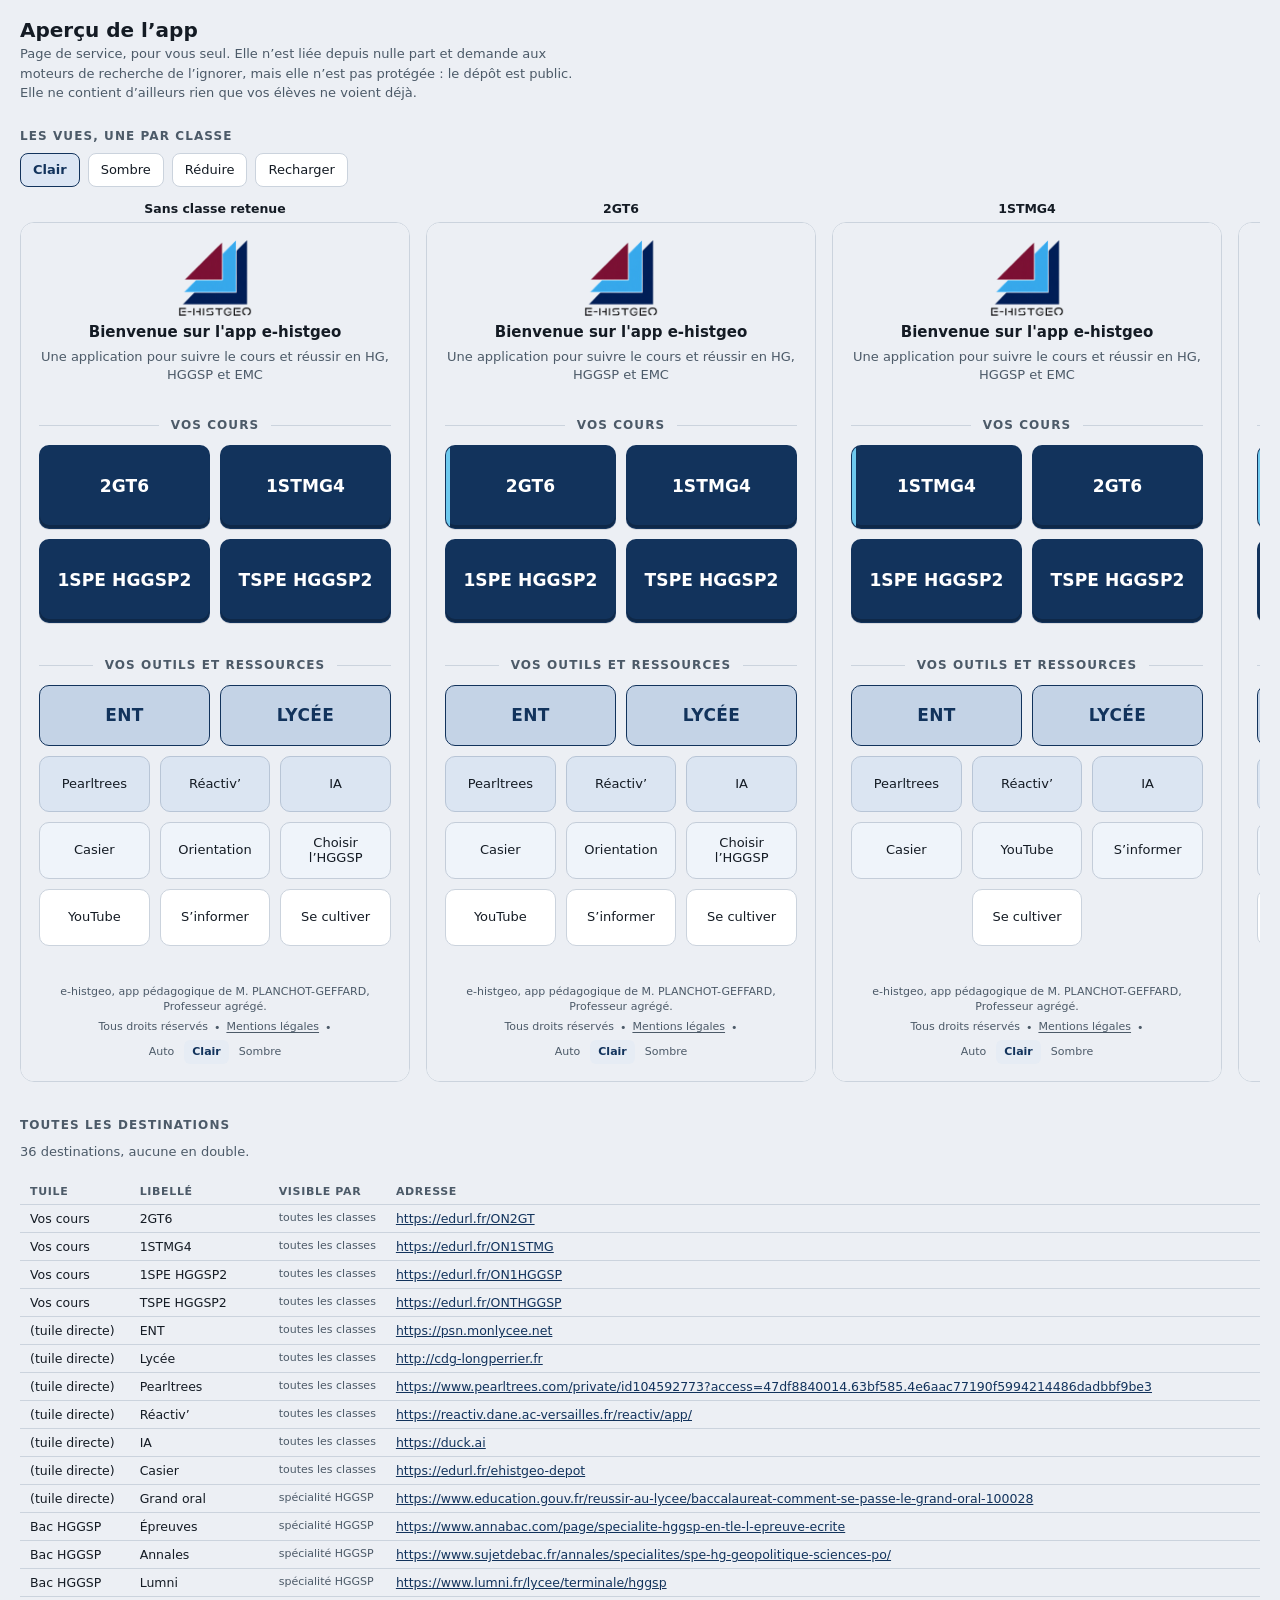
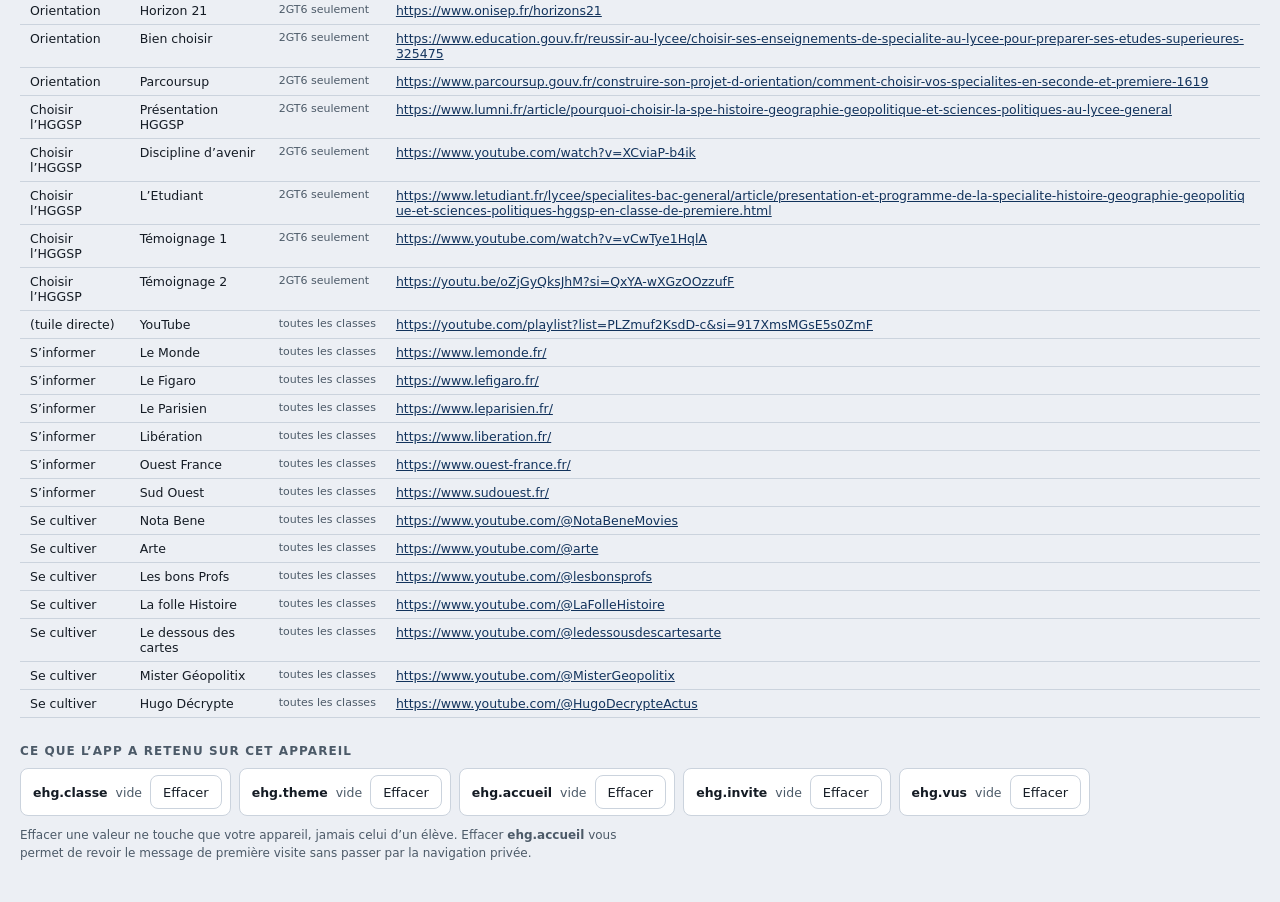
==== commit dc3b6cec: "Annule le comptage de frequentation Retour a l'etat precedent, decide par l'enseignant. Le commit d7" ====
--- a/apercu.html
+++ b/apercu.html
@@ -45,38 +45,15 @@
         .ap__cle b{font-weight:700}
         .ap__cle span{color:var(--muted)}
         .ap__note{margin:10px 0 0;font-size:12px;line-height:1.5;color:var(--muted);max-width:80ch}
-        .fq{display:flex;flex-wrap:wrap;gap:10px;margin-bottom:14px}
-        .fq__c{flex:1 1 150px;min-width:150px;border:1px solid var(--line);border-radius:var(--radius);
-            background:var(--surface);padding:10px 14px}
-        .fq__c b{display:block;font:700 24px/1.1 var(--font);color:var(--bleu)}
-        .fq__c span{display:block;margin-top:2px;font:500 11.5px/1.3 var(--font);color:var(--muted)}
-        .fq__g{border:1px solid var(--line);border-radius:var(--radius);background:var(--surface);
-            padding:14px 14px 8px}
-        .fq__g svg{display:block;width:100%;height:auto}
-        .fq__b{fill:var(--bleu)}
-        .fq__b--we{fill:var(--rang1)}
-        .fq__axe{stroke:var(--line);stroke-width:1}
-        .fq__t{fill:var(--muted);font:400 9px/1 var(--font)}
-        .fq__vide{border:1px dashed var(--line);border-radius:var(--radius);background:var(--surface);
-            padding:16px 18px;font-size:13px;line-height:1.6;max-width:80ch}
-        .fq__vide code{font-size:12px;background:var(--panneau);padding:1px 5px;border-radius:4px}
     </style>
 </head>
 <body>
 <div class="ap">
 
-    <h1>Tableau de bord</h1>
+    <h1>Aperçu de l’app</h1>
     <p class="ap__chapo">Page de service, pour vous seul. Elle n’est liée depuis nulle part et demande aux
     moteurs de recherche de l’ignorer, mais elle n’est pas protégée : le dépôt est public. Elle ne contient
     d’ailleurs rien que vos élèves ne voient déjà.</p>
-
-    <h2>Fréquentation</h2>
-    <div class="ap__barre" id="freq-barre">
-        <button class="ap__b" type="button" id="b-7" aria-pressed="false">7 jours</button>
-        <button class="ap__b" type="button" id="b-30" aria-pressed="true">30 jours</button>
-        <button class="ap__b" type="button" id="b-90" aria-pressed="false">90 jours</button>
-    </div>
-    <div id="freq"></div>
 
     <h2>Les vues, une par classe</h2>
     <div class="ap__barre">
@@ -101,7 +78,6 @@
 
 </div>
 
-<script src="compteur.js"></script>
 <script>
 (function () {
     'use strict';
@@ -113,7 +89,7 @@
         ['1SPE HGGSP2', '1SPE HGGSP2'],
         ['TSPE HGGSP2', 'TSPE HGGSP2']
     ];
-    var CLES = ['ehg.classe', 'ehg.theme', 'ehg.accueil', 'ehg.invite', 'ehg.vus', 'ehg.signal'];
+    var CLES = ['ehg.classe', 'ehg.theme', 'ehg.accueil', 'ehg.invite', 'ehg.vus'];
     var theme = 'light';
 
     /* ---- Les vues ---------------------------------------------------------- */
@@ -157,155 +133,6 @@
         var reduit = document.querySelector('.ap').classList.toggle('ap--reduit');
         this.setAttribute('aria-pressed', String(reduit));
         this.textContent = reduit ? 'Taille réelle' : 'Réduire';
-    });
-
-    /* ---- La frequentation ---------------------------------------------------- */
-    /* Le service ne renvoie qu'un objet { "AAAA-MM-JJ": nombre }. Tout le reste,
-       moyennes et graphique, est calcule ici. */
-
-    var service = (typeof window.EHG_COMPTEUR === 'string') ? window.EHG_COMPTEUR : '';
-    var fenetre = 30;
-
-    function carte(valeur, libelle) {
-        var d = document.createElement('div');
-        d.className = 'fq__c';
-        var b = document.createElement('b'); b.textContent = valeur; d.appendChild(b);
-        var s = document.createElement('span'); s.textContent = libelle; d.appendChild(s);
-        return d;
-    }
-
-    function graphique(jours) {
-        var dates = Object.keys(jours).sort();
-        var max = Math.max.apply(null, dates.map(function (d) { return jours[d]; }).concat([1]));
-        var LG = 1000, H = 220, bas = 26, gauche = 26;
-        var large = (LG - gauche) / dates.length;
-        var ns = 'http://www.w3.org/2000/svg';
-        var svg = document.createElementNS(ns, 'svg');
-        svg.setAttribute('viewBox', '0 0 ' + LG + ' ' + H);
-        svg.setAttribute('role', 'img');
-        svg.setAttribute('aria-label', 'Appareils distincts par jour sur ' + dates.length + ' jours');
-
-        [0, 0.5, 1].forEach(function (f) {
-            var y = (H - bas) - f * (H - bas - 10);
-            var l = document.createElementNS(ns, 'line');
-            l.setAttribute('x1', gauche); l.setAttribute('x2', LG);
-            l.setAttribute('y1', y); l.setAttribute('y2', y);
-            l.setAttribute('class', 'fq__axe');
-            svg.appendChild(l);
-            var t = document.createElementNS(ns, 'text');
-            t.setAttribute('x', 0); t.setAttribute('y', y + 3);
-            t.setAttribute('class', 'fq__t');
-            t.textContent = Math.round(f * max);
-            svg.appendChild(t);
-        });
-
-        var pas = dates.length > 45 ? 10 : (dates.length > 14 ? 5 : 1);
-        dates.forEach(function (d, i) {
-            var v = jours[d];
-            var h = max ? (v / max) * (H - bas - 10) : 0;
-            var r = document.createElementNS(ns, 'rect');
-            r.setAttribute('x', gauche + i * large + large * 0.15);
-            r.setAttribute('width', Math.max(1, large * 0.7));
-            r.setAttribute('y', (H - bas) - h);
-            r.setAttribute('height', Math.max(v ? 1 : 0, h));
-            var js = new Date(d + 'T12:00:00').getDay();
-            r.setAttribute('class', 'fq__b' + (js === 0 || js === 6 ? ' fq__b--we' : ''));
-            var ti = document.createElementNS(ns, 'title');
-            ti.textContent = d + ' : ' + v + (v > 1 ? ' appareils' : ' appareil');
-            r.appendChild(ti);
-            svg.appendChild(r);
-            if (i % pas === 0) {
-                var t = document.createElementNS(ns, 'text');
-                t.setAttribute('x', gauche + i * large + large * 0.5);
-                t.setAttribute('y', H - 8);
-                t.setAttribute('text-anchor', 'middle');
-                t.setAttribute('class', 'fq__t');
-                t.textContent = d.slice(8) + '/' + d.slice(5, 7);
-                svg.appendChild(t);
-            }
-        });
-
-        var boite = document.createElement('div');
-        boite.className = 'fq__g';
-        boite.appendChild(svg);
-        return boite;
-    }
-
-    function montrerFrequentation() {
-        var hote = document.getElementById('freq');
-        hote.textContent = '';
-
-        if (!service) {
-            var v = document.createElement('div');
-            v.className = 'fq__vide';
-            var p1 = document.createElement('p');
-            p1.style.margin = '0 0 8px';
-            p1.textContent = 'Le comptage n\u2019est pas encore actif. Rien n\u2019est envoy\u00e9, rien ' +
-                'n\u2019est enregistr\u00e9, l\u2019app se comporte exactement comme avant.';
-            var p2 = document.createElement('p');
-            p2.style.margin = '0';
-            p2.textContent = 'Pour l\u2019activer, suivez compteur/README.md dans le d\u00e9p\u00f4t, ' +
-                'puis remplacez la cha\u00eene vide de compteur.js par l\u2019adresse du service.';
-            v.appendChild(p1); v.appendChild(p2);
-            hote.appendChild(v);
-            return;
-        }
-
-        var attente = document.createElement('p');
-        attente.className = 'ap__chapo';
-        attente.textContent = 'Lecture du compteur\u2026';
-        hote.appendChild(attente);
-
-        fetch(service + '/jours?n=' + fenetre, { cache: 'no-store' })
-            .then(function (r) { return r.json(); })
-            .then(function (jours) {
-                hote.textContent = '';
-                var dates = Object.keys(jours).sort();
-                var valeurs = dates.map(function (d) { return jours[d]; });
-                var total = valeurs.reduce(function (a, b) { return a + b; }, 0);
-                var ouvres = dates.filter(function (d) {
-                    var j = new Date(d + 'T12:00:00').getDay();
-                    return j !== 0 && j !== 6;
-                });
-                var to = ouvres.reduce(function (a, d) { return a + jours[d]; }, 0);
-                var moyenne = ouvres.length ? Math.round(to / ouvres.length) : 0;
-                var meilleur = dates.reduce(function (m, d) { return jours[d] > jours[m] ? d : m; }, dates[0]);
-
-                var cartes = document.createElement('div');
-                cartes.className = 'fq';
-                cartes.appendChild(carte(String(jours[dates[dates.length - 1]]), 'aujourd\u2019hui'));
-                cartes.appendChild(carte(String(moyenne), 'moyenne par jour ouvr\u00e9'));
-                cartes.appendChild(carte(String(total), 'total sur ' + dates.length + ' jours'));
-                cartes.appendChild(carte(String(jours[meilleur]), 'record, le ' +
-                    meilleur.slice(8) + '/' + meilleur.slice(5, 7)));
-                hote.appendChild(cartes);
-                hote.appendChild(graphique(jours));
-
-                var note = document.createElement('p');
-                note.className = 'ap__note';
-                note.textContent = 'Appareils distincts ayant ouvert l\u2019app dans la journ\u00e9e, et non ' +
-                    'nombre d\u2019ouvertures. Un \u00e9l\u00e8ve hors ligne n\u2019est pas compt\u00e9. ' +
-                    'Les week-ends sont en teinte claire.';
-                hote.appendChild(note);
-            })
-            .catch(function () {
-                hote.textContent = '';
-                var e = document.createElement('div');
-                e.className = 'fq__vide';
-                e.textContent = 'Le compteur ne r\u00e9pond pas. V\u00e9rifiez l\u2019adresse dans ' +
-                    'compteur.js, et que la base est bien reli\u00e9e au service sous le nom COMPTEUR.';
-                hote.appendChild(e);
-            });
-    }
-
-    [['b-7', 7], ['b-30', 30], ['b-90', 90]].forEach(function (paire) {
-        document.getElementById(paire[0]).addEventListener('click', function () {
-            fenetre = paire[1];
-            ['b-7', 'b-30', 'b-90'].forEach(function (i) {
-                document.getElementById(i).setAttribute('aria-pressed', String(i === paire[0]));
-            });
-            montrerFrequentation();
-        });
     });
 
     /* ---- La table des destinations ----------------------------------------- */
@@ -406,7 +233,6 @@
         });
     }
 
-    montrerFrequentation();
     poserVues();
     montrerEtat();
 })();
